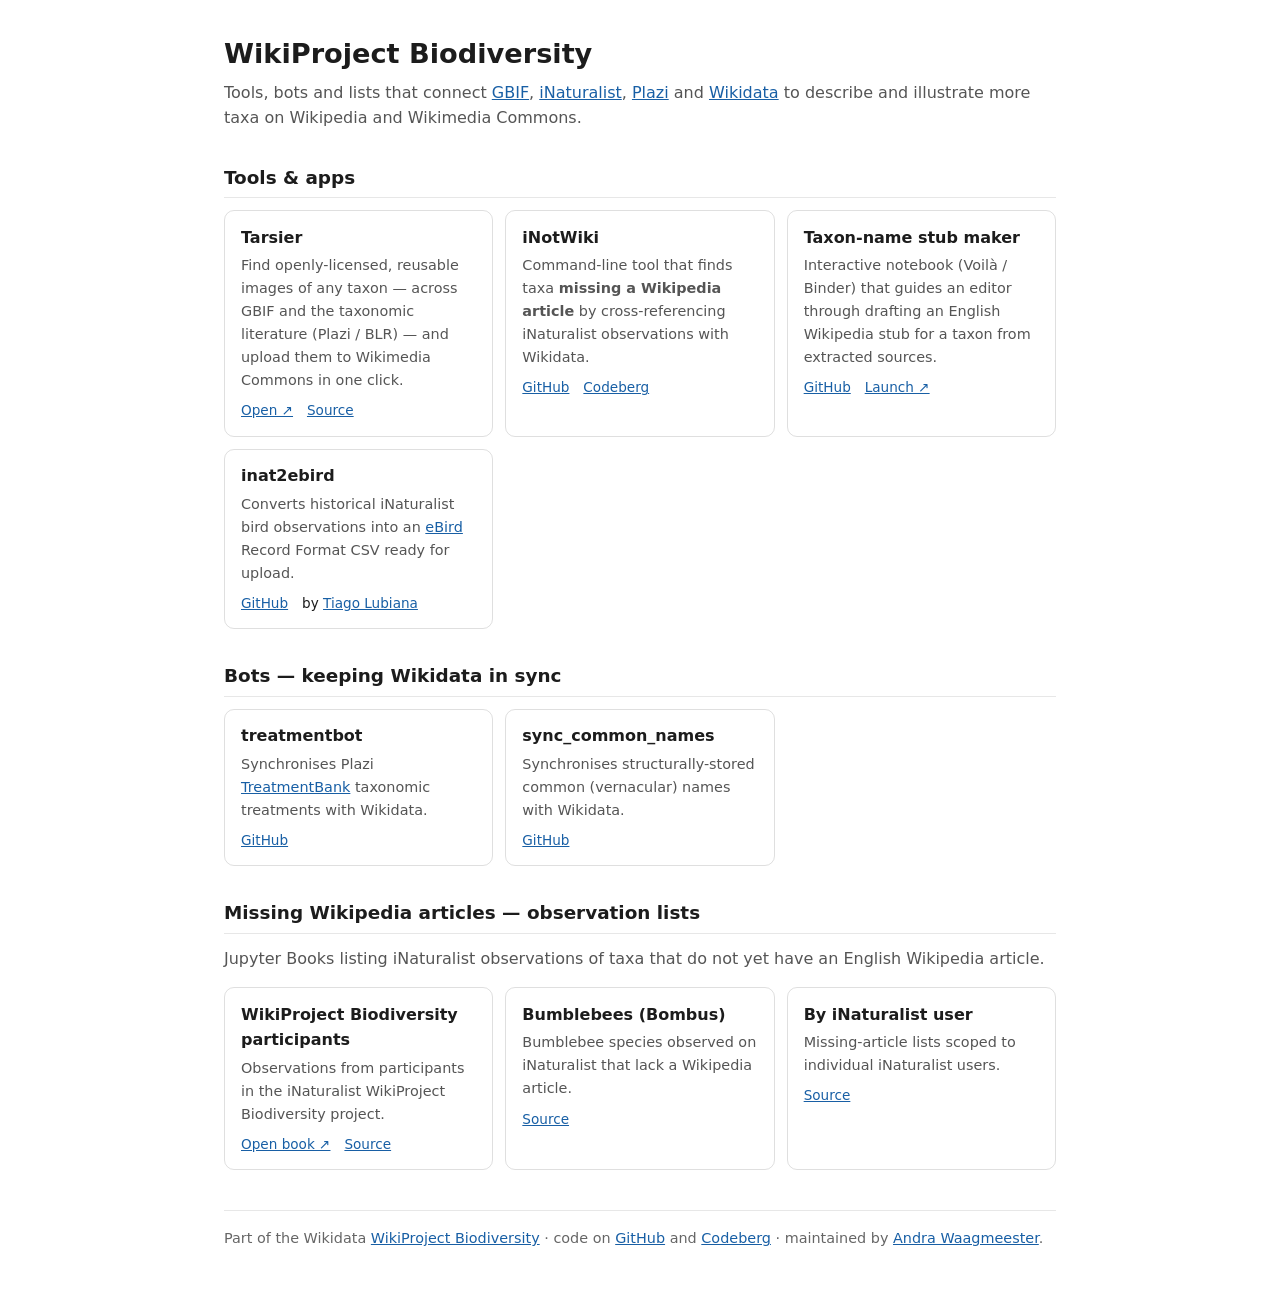
==== index.html @ 11dd8f67 "Use the contributions index as the site landing page gh-pages is the served branch (built Jupyter Bo" ====
<!DOCTYPE html>
<html lang="en">
<head>
  <meta charset="utf-8">
  <meta name="viewport" content="width=device-width, initial-scale=1">
  <meta name="description" content="Tools, bots and lists built for the Wikidata WikiProject Biodiversity — connecting GBIF, iNaturalist, Plazi and Wikidata to describe and illustrate more taxa on Wikipedia and Wikimedia Commons.">
  <title>WikiProject Biodiversity — tools &amp; contributions</title>
  <style>
    :root { color-scheme: light dark; }
    body { font-family: system-ui, -apple-system, "Segoe UI", Roboto, sans-serif; line-height: 1.6;
           max-width: 52rem; margin: 0 auto; padding: 2rem 1.25rem 4rem; color: #1c1c1c; }
    @media (prefers-color-scheme: dark) { body { background: #161616; color: #e6e6e6; } a { color: #6db3f2; } }
    h1 { font-size: 1.7rem; margin: 0 0 0.25rem; }
    h2 { font-size: 1.15rem; margin: 2rem 0 0.75rem; padding-bottom: 0.3rem; border-bottom: 1px solid #8883; }
    p.lead { color: #555; margin-top: 0; }
    @media (prefers-color-scheme: dark) { p.lead { color: #aaa; } }
    a { color: #185fa5; }
    ul.cards { list-style: none; padding: 0; margin: 0; display: grid; gap: 0.75rem;
               grid-template-columns: repeat(auto-fill, minmax(15rem, 1fr)); }
    li.card { border: 1px solid #8884; border-radius: 10px; padding: 0.85rem 1rem; }
    li.card h3 { margin: 0 0 0.25rem; font-size: 1rem; }
    li.card p { margin: 0 0 0.5rem; font-size: 0.9rem; color: #555; }
    @media (prefers-color-scheme: dark) { li.card p { color: #aaa; } }
    li.card .links { font-size: 0.85rem; }
    li.card .links a { margin-right: 0.6rem; white-space: nowrap; }
    footer { margin-top: 2.5rem; padding-top: 1rem; border-top: 1px solid #8883; font-size: 0.9rem; color: #666; }
  </style>
</head>
<body>
  <h1>WikiProject Biodiversity</h1>
  <p class="lead">Tools, bots and lists that connect
    <a href="https://gbif.org">GBIF</a>, <a href="https://www.inaturalist.org/projects/wikiproject-biodiversity">iNaturalist</a>,
    <a href="https://plazi.org">Plazi</a> and <a href="https://www.wikidata.org/wiki/Wikidata:WikiProject_Biodiversity">Wikidata</a>
    to describe and illustrate more taxa on Wikipedia and Wikimedia Commons.</p>

  <h2>Tools &amp; apps</h2>
  <ul class="cards">
    <li class="card">
      <h3>Tarsier</h3>
      <p>Find openly-licensed, reusable images of any taxon — across GBIF and the taxonomic literature (Plazi / BLR) — and upload them to Wikimedia Commons in one click.</p>
      <div class="links">
        <a href="https://andrawaag.github.io/tarsier/">Open ↗</a>
        <a href="https://github.com/andrawaag/andrawaag.github.io/tree/main/tarsier">Source</a>
      </div>
    </li>
    <li class="card">
      <h3>iNotWiki</h3>
      <p>Command-line tool that finds taxa <strong>missing a Wikipedia article</strong> by cross-referencing iNaturalist observations with Wikidata.</p>
      <div class="links">
        <a href="https://github.com/wikiproject-biodiversity/iNotListed">GitHub</a>
        <a href="https://codeberg.org/wikiproject-biodiversity/iNotListed">Codeberg</a>
      </div>
    </li>
    <li class="card">
      <h3>Taxon-name stub maker</h3>
      <p>Interactive notebook (Voilà / Binder) that guides an editor through drafting an English Wikipedia stub for a taxon from extracted sources.</p>
      <div class="links">
        <a href="https://github.com/wikiproject-biodiversity/taxonname-wpstubmaker">GitHub</a>
        <a href="https://mybinder.org/v2/gh/wikiproject-biodiversity/taxonname-wpstubmaker/HEAD?urlpath=%2Fvoila%2Frender%2Fstub_maker%2520(1).ipynb">Launch ↗</a>
      </div>
    </li>
    <li class="card">
      <h3>inat2ebird</h3>
      <p>Converts historical iNaturalist bird observations into an <a href="https://ebird.org">eBird</a> Record Format CSV ready for upload.</p>
      <div class="links">
        <a href="https://github.com/lubianat/inat2ebird">GitHub</a>
        <span>by <a href="https://github.com/lubianat">Tiago Lubiana</a></span>
      </div>
    </li>
  </ul>

  <h2>Bots — keeping Wikidata in sync</h2>
  <ul class="cards">
    <li class="card">
      <h3>treatmentbot</h3>
      <p>Synchronises Plazi <a href="https://treatment.plazi.org">TreatmentBank</a> taxonomic treatments with Wikidata.</p>
      <div class="links"><a href="https://github.com/wikiproject-biodiversity/treatmentbot">GitHub</a></div>
    </li>
    <li class="card">
      <h3>sync_common_names</h3>
      <p>Synchronises structurally-stored common (vernacular) names with Wikidata.</p>
      <div class="links"><a href="https://github.com/wikiproject-biodiversity/sync_common_names">GitHub</a></div>
    </li>
  </ul>

  <h2>Missing Wikipedia articles — observation lists</h2>
  <p class="lead">Jupyter Books listing iNaturalist observations of taxa that do not yet have an English Wikipedia article.</p>
  <ul class="cards">
    <li class="card">
      <h3>WikiProject Biodiversity participants</h3>
      <p>Observations from participants in the iNaturalist WikiProject Biodiversity project.</p>
      <div class="links">
        <a href="intro.html">Open book ↗</a>
        <a href="https://github.com/wikiproject-biodiversity/wikiproject-biodiversity.github.io/tree/master/iNaturalistWikiprojectBiodivBook">Source</a>
      </div>
    </li>
    <li class="card">
      <h3>Bumblebees (Bombus)</h3>
      <p>Bumblebee species observed on iNaturalist that lack a Wikipedia article.</p>
      <div class="links"><a href="https://github.com/wikiproject-biodiversity/wikiproject-biodiversity.github.io/tree/master/BombusBook">Source</a></div>
    </li>
    <li class="card">
      <h3>By iNaturalist user</h3>
      <p>Missing-article lists scoped to individual iNaturalist users.</p>
      <div class="links"><a href="https://github.com/wikiproject-biodiversity/wikiproject-biodiversity.github.io/tree/master/iNaturalistUserBook">Source</a></div>
    </li>
  </ul>

  <footer>
    Part of the Wikidata <a href="https://www.wikidata.org/wiki/Wikidata:WikiProject_Biodiversity">WikiProject Biodiversity</a> ·
    code on <a href="https://github.com/wikiproject-biodiversity">GitHub</a> and <a href="https://codeberg.org/wikiproject-biodiversity">Codeberg</a> ·
    maintained by <a href="https://www.wikidata.org/wiki/User:Andrawaag">Andra Waagmeester</a>.
  </footer>
</body>
</html>
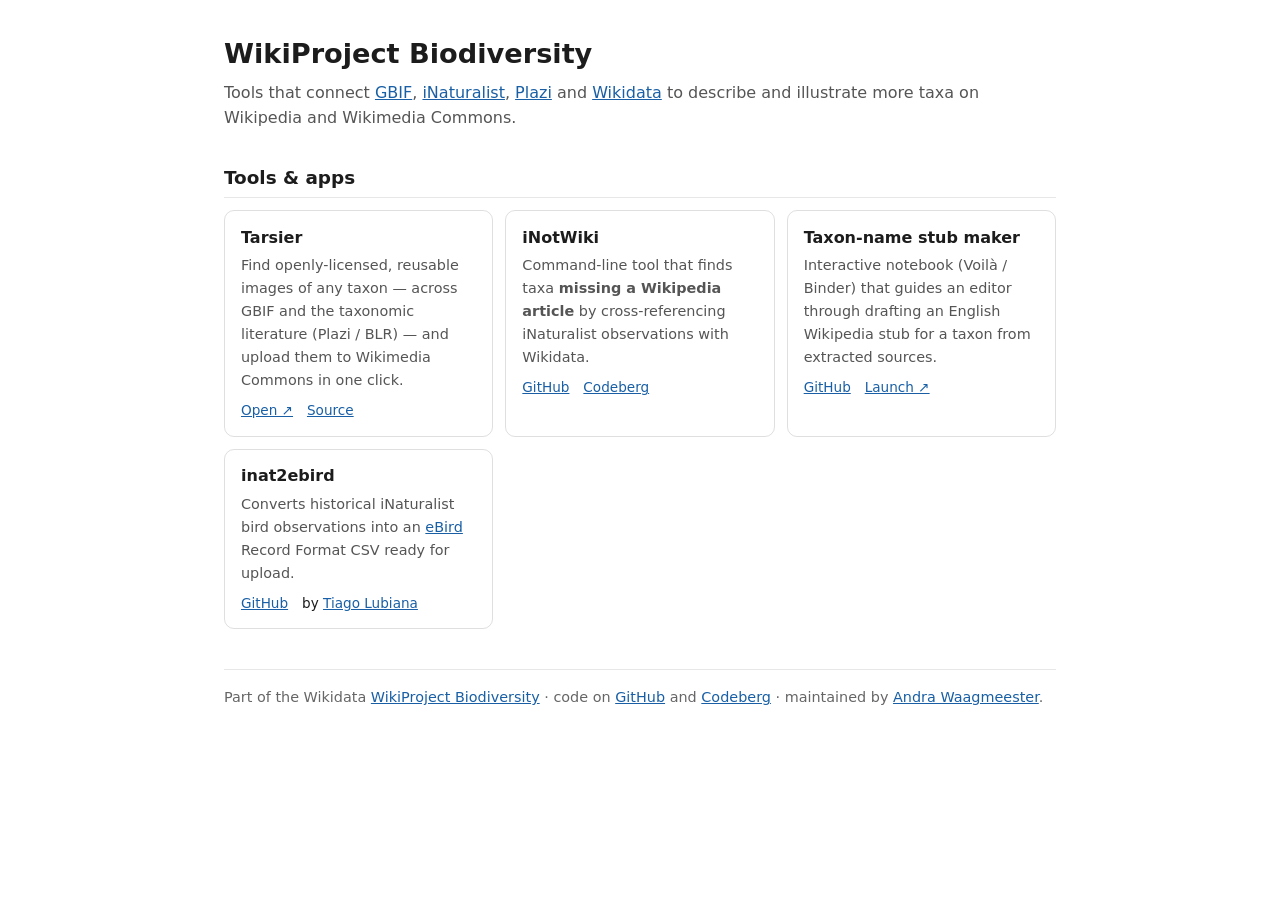
==== commit 2ba58ac5: "Index: keep only Tools & apps; drop bots and missing-articles sections Co-Authored-By: Claude Opus 4" ====
--- a/index.html
+++ b/index.html
@@ -28,7 +28,7 @@
 </head>
 <body>
   <h1>WikiProject Biodiversity</h1>
-  <p class="lead">Tools, bots and lists that connect
+  <p class="lead">Tools that connect
     <a href="https://gbif.org">GBIF</a>, <a href="https://www.inaturalist.org/projects/wikiproject-biodiversity">iNaturalist</a>,
     <a href="https://plazi.org">Plazi</a> and <a href="https://www.wikidata.org/wiki/Wikidata:WikiProject_Biodiversity">Wikidata</a>
     to describe and illustrate more taxa on Wikipedia and Wikimedia Commons.</p>
@@ -69,43 +69,6 @@
     </li>
   </ul>
 
-  <h2>Bots — keeping Wikidata in sync</h2>
-  <ul class="cards">
-    <li class="card">
-      <h3>treatmentbot</h3>
-      <p>Synchronises Plazi <a href="https://treatment.plazi.org">TreatmentBank</a> taxonomic treatments with Wikidata.</p>
-      <div class="links"><a href="https://github.com/wikiproject-biodiversity/treatmentbot">GitHub</a></div>
-    </li>
-    <li class="card">
-      <h3>sync_common_names</h3>
-      <p>Synchronises structurally-stored common (vernacular) names with Wikidata.</p>
-      <div class="links"><a href="https://github.com/wikiproject-biodiversity/sync_common_names">GitHub</a></div>
-    </li>
-  </ul>
-
-  <h2>Missing Wikipedia articles — observation lists</h2>
-  <p class="lead">Jupyter Books listing iNaturalist observations of taxa that do not yet have an English Wikipedia article.</p>
-  <ul class="cards">
-    <li class="card">
-      <h3>WikiProject Biodiversity participants</h3>
-      <p>Observations from participants in the iNaturalist WikiProject Biodiversity project.</p>
-      <div class="links">
-        <a href="intro.html">Open book ↗</a>
-        <a href="https://github.com/wikiproject-biodiversity/wikiproject-biodiversity.github.io/tree/master/iNaturalistWikiprojectBiodivBook">Source</a>
-      </div>
-    </li>
-    <li class="card">
-      <h3>Bumblebees (Bombus)</h3>
-      <p>Bumblebee species observed on iNaturalist that lack a Wikipedia article.</p>
-      <div class="links"><a href="https://github.com/wikiproject-biodiversity/wikiproject-biodiversity.github.io/tree/master/BombusBook">Source</a></div>
-    </li>
-    <li class="card">
-      <h3>By iNaturalist user</h3>
-      <p>Missing-article lists scoped to individual iNaturalist users.</p>
-      <div class="links"><a href="https://github.com/wikiproject-biodiversity/wikiproject-biodiversity.github.io/tree/master/iNaturalistUserBook">Source</a></div>
-    </li>
-  </ul>
-
   <footer>
     Part of the Wikidata <a href="https://www.wikidata.org/wiki/Wikidata:WikiProject_Biodiversity">WikiProject Biodiversity</a> ·
     code on <a href="https://github.com/wikiproject-biodiversity">GitHub</a> and <a href="https://codeberg.org/wikiproject-biodiversity">Codeberg</a> ·
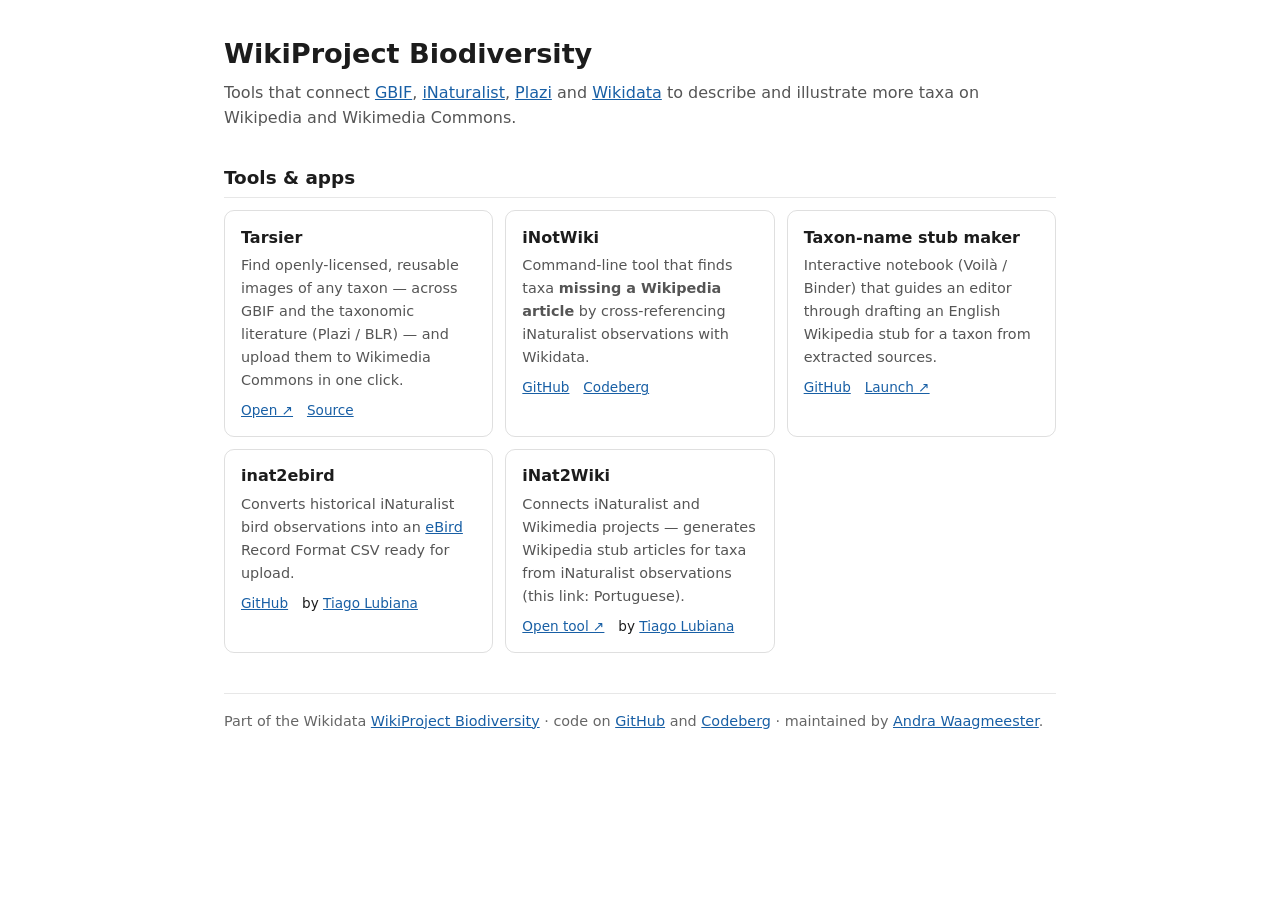
==== commit 49605f29: "Add iNat2Wiki (by Tiago Lubiana) to the tools index Co-Authored-By: Claude Opus 4.8 <noreply@anthrop" ====
--- a/index.html
+++ b/index.html
@@ -67,6 +67,14 @@
         <span>by <a href="https://github.com/lubianat">Tiago Lubiana</a></span>
       </div>
     </li>
+    <li class="card">
+      <h3>iNat2Wiki</h3>
+      <p>Connects iNaturalist and Wikimedia projects — generates Wikipedia stub articles for taxa from iNaturalist observations (this link: Portuguese).</p>
+      <div class="links">
+        <a href="https://inat2wiki.toolforge.org/wikistub/pt">Open tool ↗</a>
+        <span>by <a href="https://github.com/lubianat">Tiago Lubiana</a></span>
+      </div>
+    </li>
   </ul>
 
   <footer>
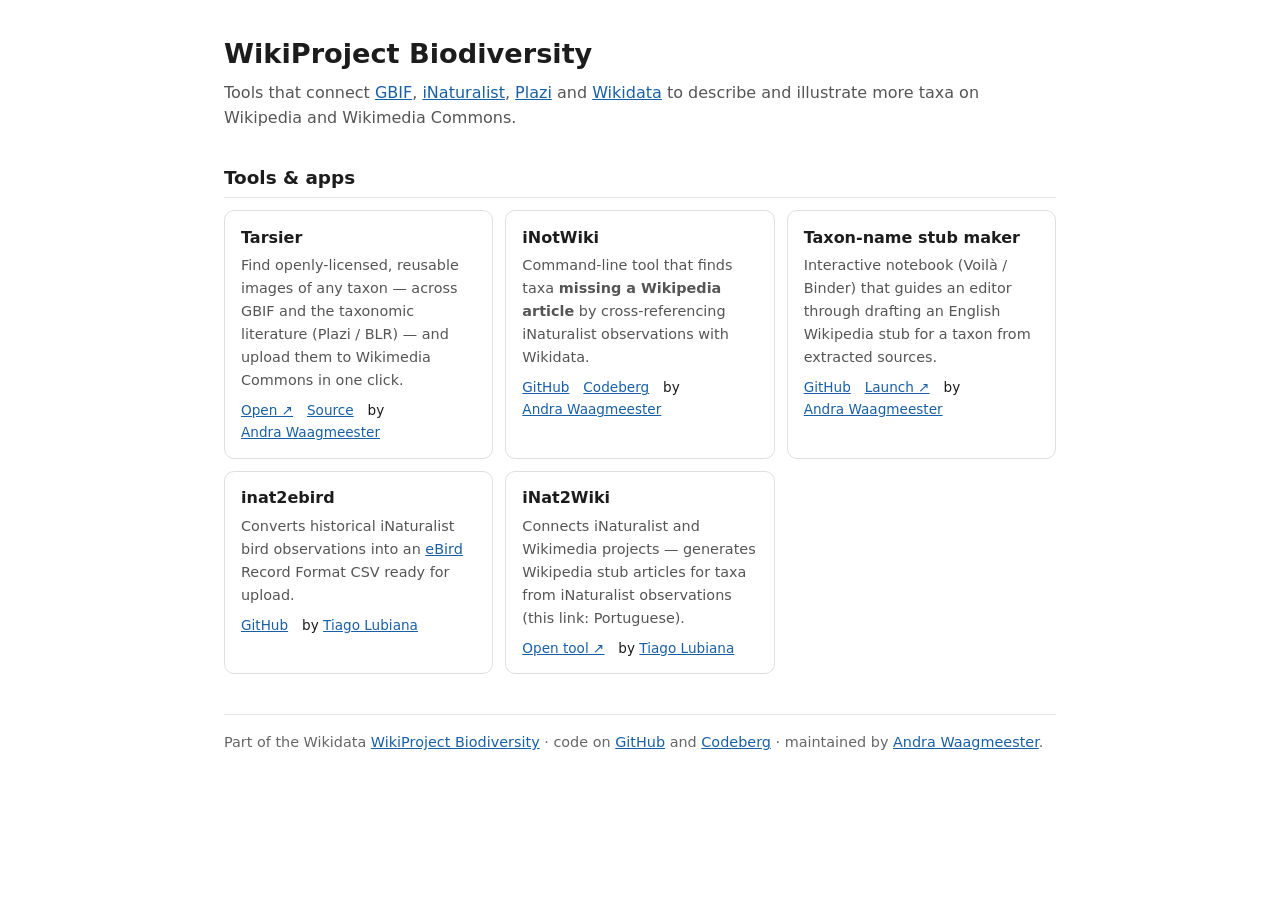
==== commit cb68dfcd: "Credit Tarsier, iNotWiki and the stub maker to Andra Waagmeester Co-Authored-By: Claude Opus 4.8 <no" ====
--- a/index.html
+++ b/index.html
@@ -41,6 +41,7 @@
       <div class="links">
         <a href="https://andrawaag.github.io/tarsier/">Open ↗</a>
         <a href="https://github.com/andrawaag/andrawaag.github.io/tree/main/tarsier">Source</a>
+        <span>by <a href="https://github.com/andrawaag">Andra Waagmeester</a></span>
       </div>
     </li>
     <li class="card">
@@ -49,6 +50,7 @@
       <div class="links">
         <a href="https://github.com/wikiproject-biodiversity/iNotListed">GitHub</a>
         <a href="https://codeberg.org/wikiproject-biodiversity/iNotListed">Codeberg</a>
+        <span>by <a href="https://github.com/andrawaag">Andra Waagmeester</a></span>
       </div>
     </li>
     <li class="card">
@@ -57,6 +59,7 @@
       <div class="links">
         <a href="https://github.com/wikiproject-biodiversity/taxonname-wpstubmaker">GitHub</a>
         <a href="https://mybinder.org/v2/gh/wikiproject-biodiversity/taxonname-wpstubmaker/HEAD?urlpath=%2Fvoila%2Frender%2Fstub_maker%2520(1).ipynb">Launch ↗</a>
+        <span>by <a href="https://github.com/andrawaag">Andra Waagmeester</a></span>
       </div>
     </li>
     <li class="card">
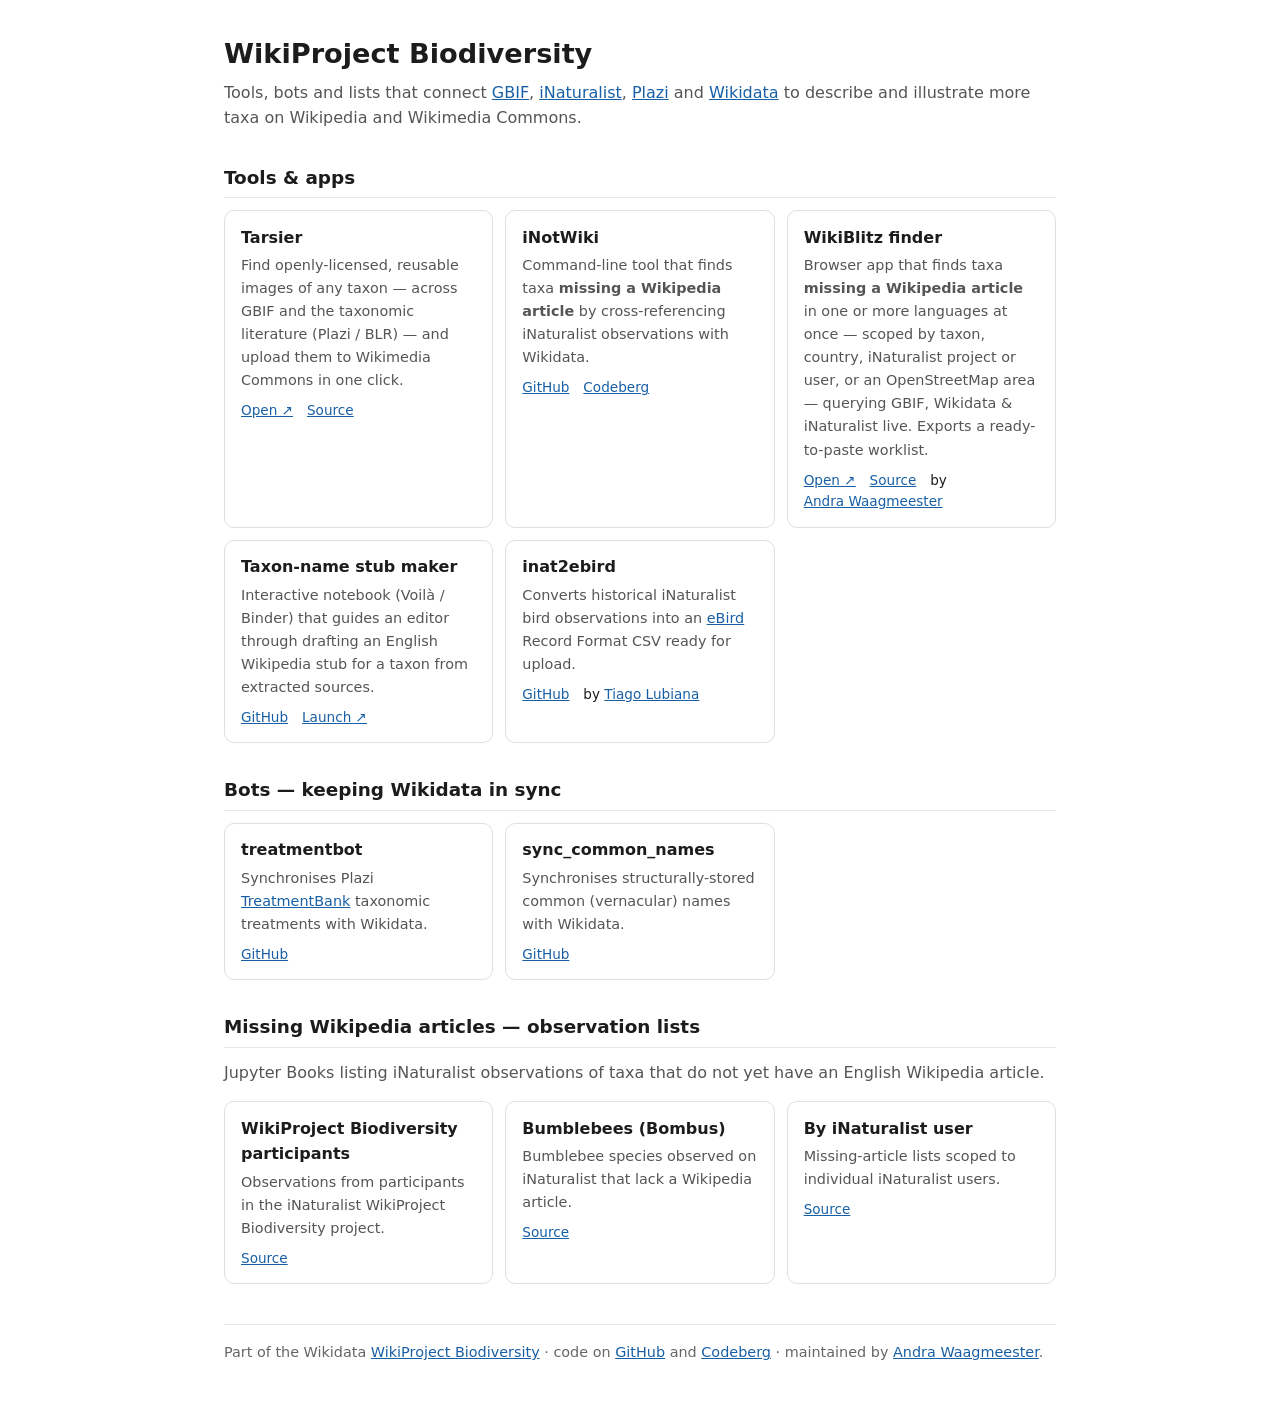
==== commit ae1e1e83: "List WikiBlitz finder on the landing page" ====
--- a/index.html
+++ b/index.html
@@ -28,7 +28,7 @@
 </head>
 <body>
   <h1>WikiProject Biodiversity</h1>
-  <p class="lead">Tools that connect
+  <p class="lead">Tools, bots and lists that connect
     <a href="https://gbif.org">GBIF</a>, <a href="https://www.inaturalist.org/projects/wikiproject-biodiversity">iNaturalist</a>,
     <a href="https://plazi.org">Plazi</a> and <a href="https://www.wikidata.org/wiki/Wikidata:WikiProject_Biodiversity">Wikidata</a>
     to describe and illustrate more taxa on Wikipedia and Wikimedia Commons.</p>
@@ -41,7 +41,6 @@
       <div class="links">
         <a href="https://andrawaag.github.io/tarsier/">Open ↗</a>
         <a href="https://github.com/andrawaag/andrawaag.github.io/tree/main/tarsier">Source</a>
-        <span>by <a href="https://github.com/andrawaag">Andra Waagmeester</a></span>
       </div>
     </li>
     <li class="card">
@@ -50,6 +49,14 @@
       <div class="links">
         <a href="https://github.com/wikiproject-biodiversity/iNotListed">GitHub</a>
         <a href="https://codeberg.org/wikiproject-biodiversity/iNotListed">Codeberg</a>
+      </div>
+    </li>
+    <li class="card">
+      <h3>WikiBlitz finder</h3>
+      <p>Browser app that finds taxa <strong>missing a Wikipedia article</strong> in one or more languages at once — scoped by taxon, country, iNaturalist project or user, or an OpenStreetMap area — querying GBIF, Wikidata &amp; iNaturalist live. Exports a ready-to-paste worklist.</p>
+      <div class="links">
+        <a href="https://wikiproject-biodiversity.github.io/wikiblitz/">Open ↗</a>
+        <a href="https://github.com/wikiproject-biodiversity/wikiproject-biodiversity.github.io/tree/master/wikiblitz">Source</a>
         <span>by <a href="https://github.com/andrawaag">Andra Waagmeester</a></span>
       </div>
     </li>
@@ -59,7 +66,6 @@
       <div class="links">
         <a href="https://github.com/wikiproject-biodiversity/taxonname-wpstubmaker">GitHub</a>
         <a href="https://mybinder.org/v2/gh/wikiproject-biodiversity/taxonname-wpstubmaker/HEAD?urlpath=%2Fvoila%2Frender%2Fstub_maker%2520(1).ipynb">Launch ↗</a>
-        <span>by <a href="https://github.com/andrawaag">Andra Waagmeester</a></span>
       </div>
     </li>
     <li class="card">
@@ -70,13 +76,39 @@
         <span>by <a href="https://github.com/lubianat">Tiago Lubiana</a></span>
       </div>
     </li>
+  </ul>
+
+  <h2>Bots — keeping Wikidata in sync</h2>
+  <ul class="cards">
     <li class="card">
-      <h3>iNat2Wiki</h3>
-      <p>Connects iNaturalist and Wikimedia projects — generates Wikipedia stub articles for taxa from iNaturalist observations (this link: Portuguese).</p>
-      <div class="links">
-        <a href="https://inat2wiki.toolforge.org/wikistub/pt">Open tool ↗</a>
-        <span>by <a href="https://github.com/lubianat">Tiago Lubiana</a></span>
-      </div>
+      <h3>treatmentbot</h3>
+      <p>Synchronises Plazi <a href="https://treatment.plazi.org">TreatmentBank</a> taxonomic treatments with Wikidata.</p>
+      <div class="links"><a href="https://github.com/wikiproject-biodiversity/treatmentbot">GitHub</a></div>
+    </li>
+    <li class="card">
+      <h3>sync_common_names</h3>
+      <p>Synchronises structurally-stored common (vernacular) names with Wikidata.</p>
+      <div class="links"><a href="https://github.com/wikiproject-biodiversity/sync_common_names">GitHub</a></div>
+    </li>
+  </ul>
+
+  <h2>Missing Wikipedia articles — observation lists</h2>
+  <p class="lead">Jupyter Books listing iNaturalist observations of taxa that do not yet have an English Wikipedia article.</p>
+  <ul class="cards">
+    <li class="card">
+      <h3>WikiProject Biodiversity participants</h3>
+      <p>Observations from participants in the iNaturalist WikiProject Biodiversity project.</p>
+      <div class="links"><a href="https://github.com/wikiproject-biodiversity/wikiproject-biodiversity.github.io/tree/master/iNaturalistWikiprojectBiodivBook">Source</a></div>
+    </li>
+    <li class="card">
+      <h3>Bumblebees (Bombus)</h3>
+      <p>Bumblebee species observed on iNaturalist that lack a Wikipedia article.</p>
+      <div class="links"><a href="https://github.com/wikiproject-biodiversity/wikiproject-biodiversity.github.io/tree/master/BombusBook">Source</a></div>
+    </li>
+    <li class="card">
+      <h3>By iNaturalist user</h3>
+      <p>Missing-article lists scoped to individual iNaturalist users.</p>
+      <div class="links"><a href="https://github.com/wikiproject-biodiversity/wikiproject-biodiversity.github.io/tree/master/iNaturalistUserBook">Source</a></div>
     </li>
   </ul>
 
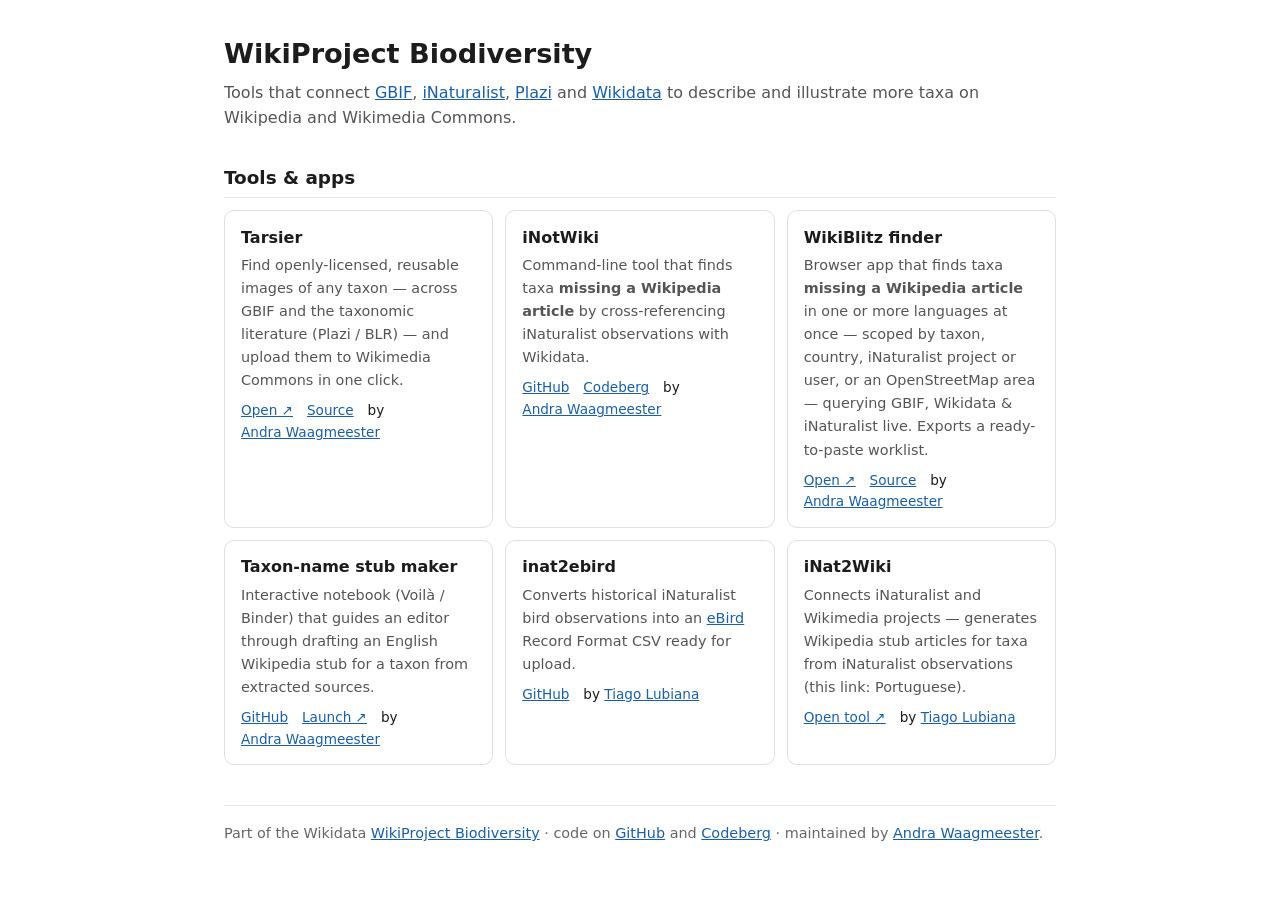
==== commit b86f4fc5: "List WikiBlitz finder on the landing page" ====
--- a/index.html
+++ b/index.html
@@ -28,7 +28,7 @@
 </head>
 <body>
   <h1>WikiProject Biodiversity</h1>
-  <p class="lead">Tools, bots and lists that connect
+  <p class="lead">Tools that connect
     <a href="https://gbif.org">GBIF</a>, <a href="https://www.inaturalist.org/projects/wikiproject-biodiversity">iNaturalist</a>,
     <a href="https://plazi.org">Plazi</a> and <a href="https://www.wikidata.org/wiki/Wikidata:WikiProject_Biodiversity">Wikidata</a>
     to describe and illustrate more taxa on Wikipedia and Wikimedia Commons.</p>
@@ -41,6 +41,7 @@
       <div class="links">
         <a href="https://andrawaag.github.io/tarsier/">Open ↗</a>
         <a href="https://github.com/andrawaag/andrawaag.github.io/tree/main/tarsier">Source</a>
+        <span>by <a href="https://github.com/andrawaag">Andra Waagmeester</a></span>
       </div>
     </li>
     <li class="card">
@@ -49,6 +50,7 @@
       <div class="links">
         <a href="https://github.com/wikiproject-biodiversity/iNotListed">GitHub</a>
         <a href="https://codeberg.org/wikiproject-biodiversity/iNotListed">Codeberg</a>
+        <span>by <a href="https://github.com/andrawaag">Andra Waagmeester</a></span>
       </div>
     </li>
     <li class="card">
@@ -66,6 +68,7 @@
       <div class="links">
         <a href="https://github.com/wikiproject-biodiversity/taxonname-wpstubmaker">GitHub</a>
         <a href="https://mybinder.org/v2/gh/wikiproject-biodiversity/taxonname-wpstubmaker/HEAD?urlpath=%2Fvoila%2Frender%2Fstub_maker%2520(1).ipynb">Launch ↗</a>
+        <span>by <a href="https://github.com/andrawaag">Andra Waagmeester</a></span>
       </div>
     </li>
     <li class="card">
@@ -76,39 +79,13 @@
         <span>by <a href="https://github.com/lubianat">Tiago Lubiana</a></span>
       </div>
     </li>
-  </ul>
-
-  <h2>Bots — keeping Wikidata in sync</h2>
-  <ul class="cards">
     <li class="card">
-      <h3>treatmentbot</h3>
-      <p>Synchronises Plazi <a href="https://treatment.plazi.org">TreatmentBank</a> taxonomic treatments with Wikidata.</p>
-      <div class="links"><a href="https://github.com/wikiproject-biodiversity/treatmentbot">GitHub</a></div>
-    </li>
-    <li class="card">
-      <h3>sync_common_names</h3>
-      <p>Synchronises structurally-stored common (vernacular) names with Wikidata.</p>
-      <div class="links"><a href="https://github.com/wikiproject-biodiversity/sync_common_names">GitHub</a></div>
-    </li>
-  </ul>
-
-  <h2>Missing Wikipedia articles — observation lists</h2>
-  <p class="lead">Jupyter Books listing iNaturalist observations of taxa that do not yet have an English Wikipedia article.</p>
-  <ul class="cards">
-    <li class="card">
-      <h3>WikiProject Biodiversity participants</h3>
-      <p>Observations from participants in the iNaturalist WikiProject Biodiversity project.</p>
-      <div class="links"><a href="https://github.com/wikiproject-biodiversity/wikiproject-biodiversity.github.io/tree/master/iNaturalistWikiprojectBiodivBook">Source</a></div>
-    </li>
-    <li class="card">
-      <h3>Bumblebees (Bombus)</h3>
-      <p>Bumblebee species observed on iNaturalist that lack a Wikipedia article.</p>
-      <div class="links"><a href="https://github.com/wikiproject-biodiversity/wikiproject-biodiversity.github.io/tree/master/BombusBook">Source</a></div>
-    </li>
-    <li class="card">
-      <h3>By iNaturalist user</h3>
-      <p>Missing-article lists scoped to individual iNaturalist users.</p>
-      <div class="links"><a href="https://github.com/wikiproject-biodiversity/wikiproject-biodiversity.github.io/tree/master/iNaturalistUserBook">Source</a></div>
+      <h3>iNat2Wiki</h3>
+      <p>Connects iNaturalist and Wikimedia projects — generates Wikipedia stub articles for taxa from iNaturalist observations (this link: Portuguese).</p>
+      <div class="links">
+        <a href="https://inat2wiki.toolforge.org/wikistub/pt">Open tool ↗</a>
+        <span>by <a href="https://github.com/lubianat">Tiago Lubiana</a></span>
+      </div>
     </li>
   </ul>
 
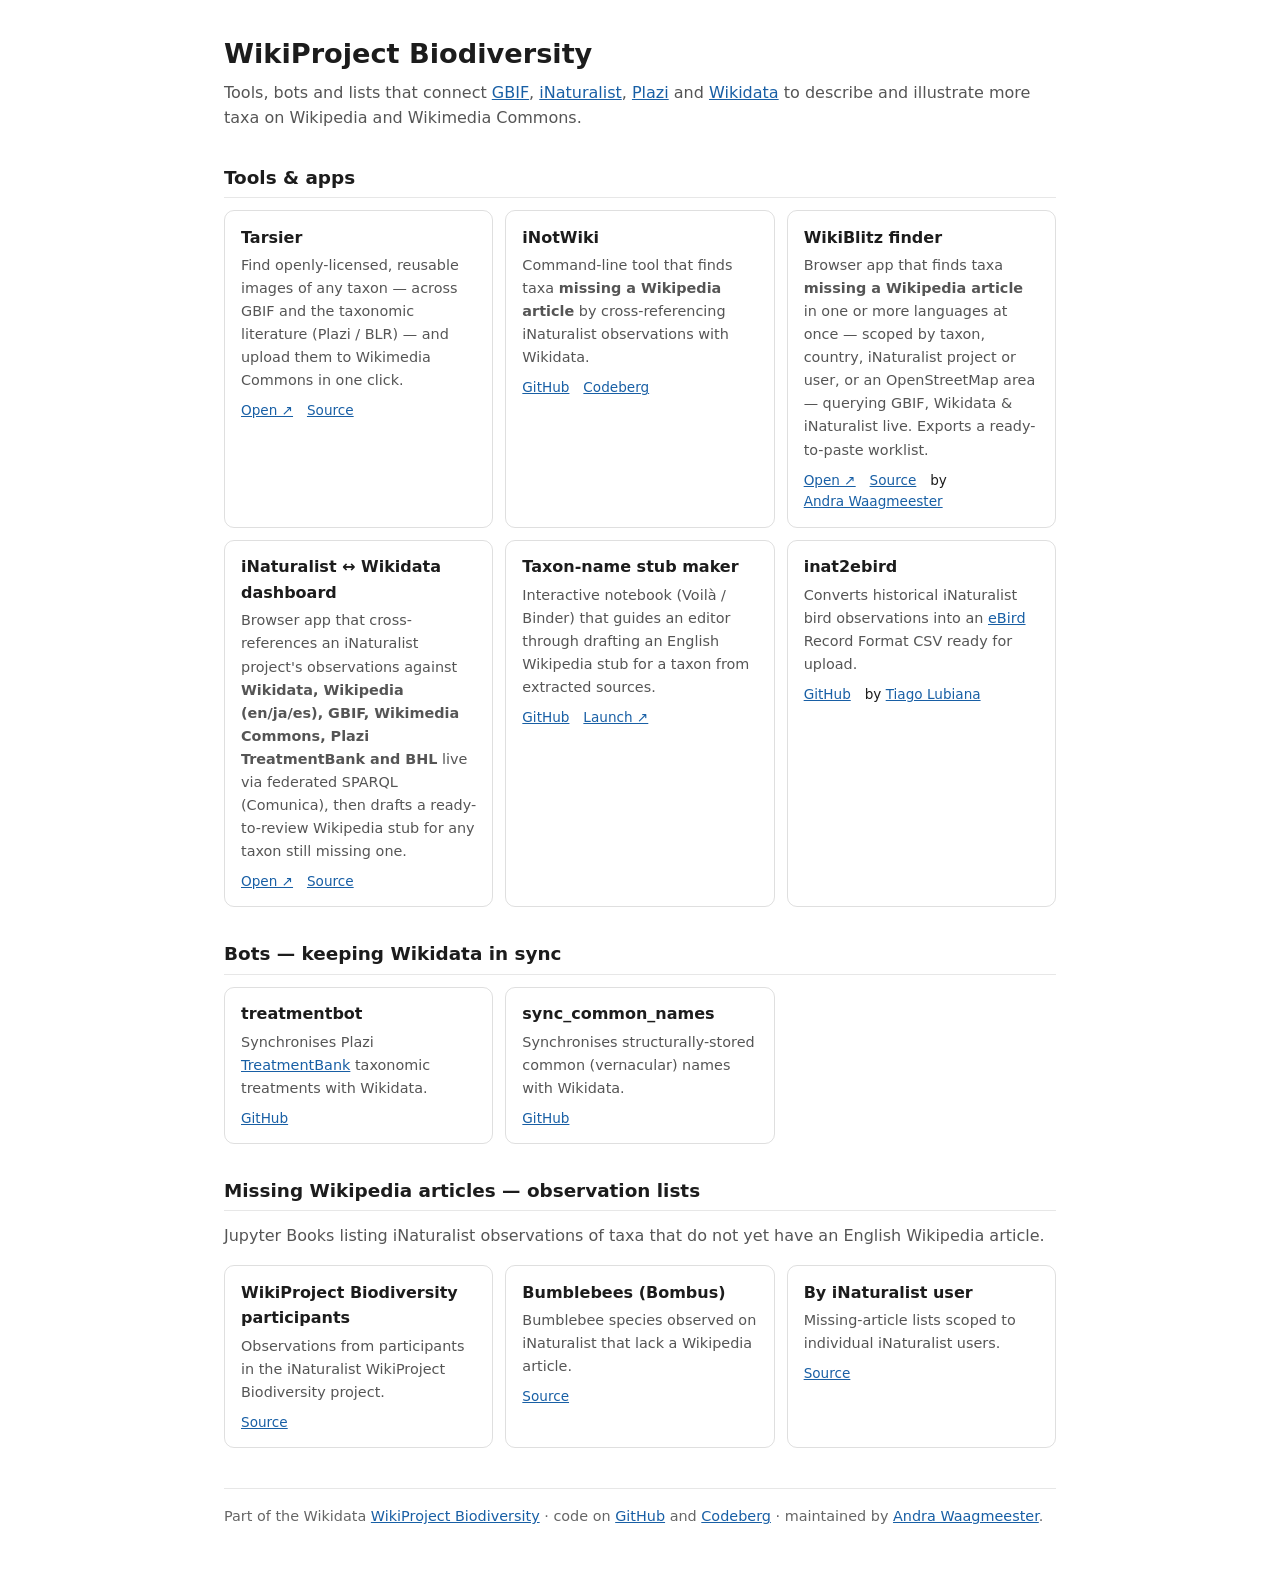
==== commit 1342c22e: "List iNaturalist x Wikidata dashboard on the homepage" ====
--- a/index.html
+++ b/index.html
@@ -28,7 +28,7 @@
 </head>
 <body>
   <h1>WikiProject Biodiversity</h1>
-  <p class="lead">Tools that connect
+  <p class="lead">Tools, bots and lists that connect
     <a href="https://gbif.org">GBIF</a>, <a href="https://www.inaturalist.org/projects/wikiproject-biodiversity">iNaturalist</a>,
     <a href="https://plazi.org">Plazi</a> and <a href="https://www.wikidata.org/wiki/Wikidata:WikiProject_Biodiversity">Wikidata</a>
     to describe and illustrate more taxa on Wikipedia and Wikimedia Commons.</p>
@@ -41,7 +41,6 @@
       <div class="links">
         <a href="https://andrawaag.github.io/tarsier/">Open ↗</a>
         <a href="https://github.com/andrawaag/andrawaag.github.io/tree/main/tarsier">Source</a>
-        <span>by <a href="https://github.com/andrawaag">Andra Waagmeester</a></span>
       </div>
     </li>
     <li class="card">
@@ -50,7 +49,6 @@
       <div class="links">
         <a href="https://github.com/wikiproject-biodiversity/iNotListed">GitHub</a>
         <a href="https://codeberg.org/wikiproject-biodiversity/iNotListed">Codeberg</a>
-        <span>by <a href="https://github.com/andrawaag">Andra Waagmeester</a></span>
       </div>
     </li>
     <li class="card">
@@ -63,12 +61,19 @@
       </div>
     </li>
     <li class="card">
+      <h3>iNaturalist ↔ Wikidata dashboard</h3>
+      <p>Browser app that cross-references an iNaturalist project's observations against <strong>Wikidata, Wikipedia (en/ja/es), GBIF, Wikimedia Commons, Plazi TreatmentBank and BHL</strong> live via federated SPARQL (Comunica), then drafts a ready-to-review Wikipedia stub for any taxon still missing one.</p>
+      <div class="links">
+        <a href="https://wikiproject-biodiversity.github.io/inat-wikidata-dashboard/">Open ↗</a>
+        <a href="https://github.com/wikiproject-biodiversity/wikiproject-biodiversity.github.io/tree/master/inat-wikidata-dashboard">Source</a>
+      </div>
+    </li>
+    <li class="card">
       <h3>Taxon-name stub maker</h3>
       <p>Interactive notebook (Voilà / Binder) that guides an editor through drafting an English Wikipedia stub for a taxon from extracted sources.</p>
       <div class="links">
         <a href="https://github.com/wikiproject-biodiversity/taxonname-wpstubmaker">GitHub</a>
         <a href="https://mybinder.org/v2/gh/wikiproject-biodiversity/taxonname-wpstubmaker/HEAD?urlpath=%2Fvoila%2Frender%2Fstub_maker%2520(1).ipynb">Launch ↗</a>
-        <span>by <a href="https://github.com/andrawaag">Andra Waagmeester</a></span>
       </div>
     </li>
     <li class="card">
@@ -79,13 +84,39 @@
         <span>by <a href="https://github.com/lubianat">Tiago Lubiana</a></span>
       </div>
     </li>
+  </ul>
+
+  <h2>Bots — keeping Wikidata in sync</h2>
+  <ul class="cards">
     <li class="card">
-      <h3>iNat2Wiki</h3>
-      <p>Connects iNaturalist and Wikimedia projects — generates Wikipedia stub articles for taxa from iNaturalist observations (this link: Portuguese).</p>
-      <div class="links">
-        <a href="https://inat2wiki.toolforge.org/wikistub/pt">Open tool ↗</a>
-        <span>by <a href="https://github.com/lubianat">Tiago Lubiana</a></span>
-      </div>
+      <h3>treatmentbot</h3>
+      <p>Synchronises Plazi <a href="https://treatment.plazi.org">TreatmentBank</a> taxonomic treatments with Wikidata.</p>
+      <div class="links"><a href="https://github.com/wikiproject-biodiversity/treatmentbot">GitHub</a></div>
+    </li>
+    <li class="card">
+      <h3>sync_common_names</h3>
+      <p>Synchronises structurally-stored common (vernacular) names with Wikidata.</p>
+      <div class="links"><a href="https://github.com/wikiproject-biodiversity/sync_common_names">GitHub</a></div>
+    </li>
+  </ul>
+
+  <h2>Missing Wikipedia articles — observation lists</h2>
+  <p class="lead">Jupyter Books listing iNaturalist observations of taxa that do not yet have an English Wikipedia article.</p>
+  <ul class="cards">
+    <li class="card">
+      <h3>WikiProject Biodiversity participants</h3>
+      <p>Observations from participants in the iNaturalist WikiProject Biodiversity project.</p>
+      <div class="links"><a href="https://github.com/wikiproject-biodiversity/wikiproject-biodiversity.github.io/tree/master/iNaturalistWikiprojectBiodivBook">Source</a></div>
+    </li>
+    <li class="card">
+      <h3>Bumblebees (Bombus)</h3>
+      <p>Bumblebee species observed on iNaturalist that lack a Wikipedia article.</p>
+      <div class="links"><a href="https://github.com/wikiproject-biodiversity/wikiproject-biodiversity.github.io/tree/master/BombusBook">Source</a></div>
+    </li>
+    <li class="card">
+      <h3>By iNaturalist user</h3>
+      <p>Missing-article lists scoped to individual iNaturalist users.</p>
+      <div class="links"><a href="https://github.com/wikiproject-biodiversity/wikiproject-biodiversity.github.io/tree/master/iNaturalistUserBook">Source</a></div>
     </li>
   </ul>
 
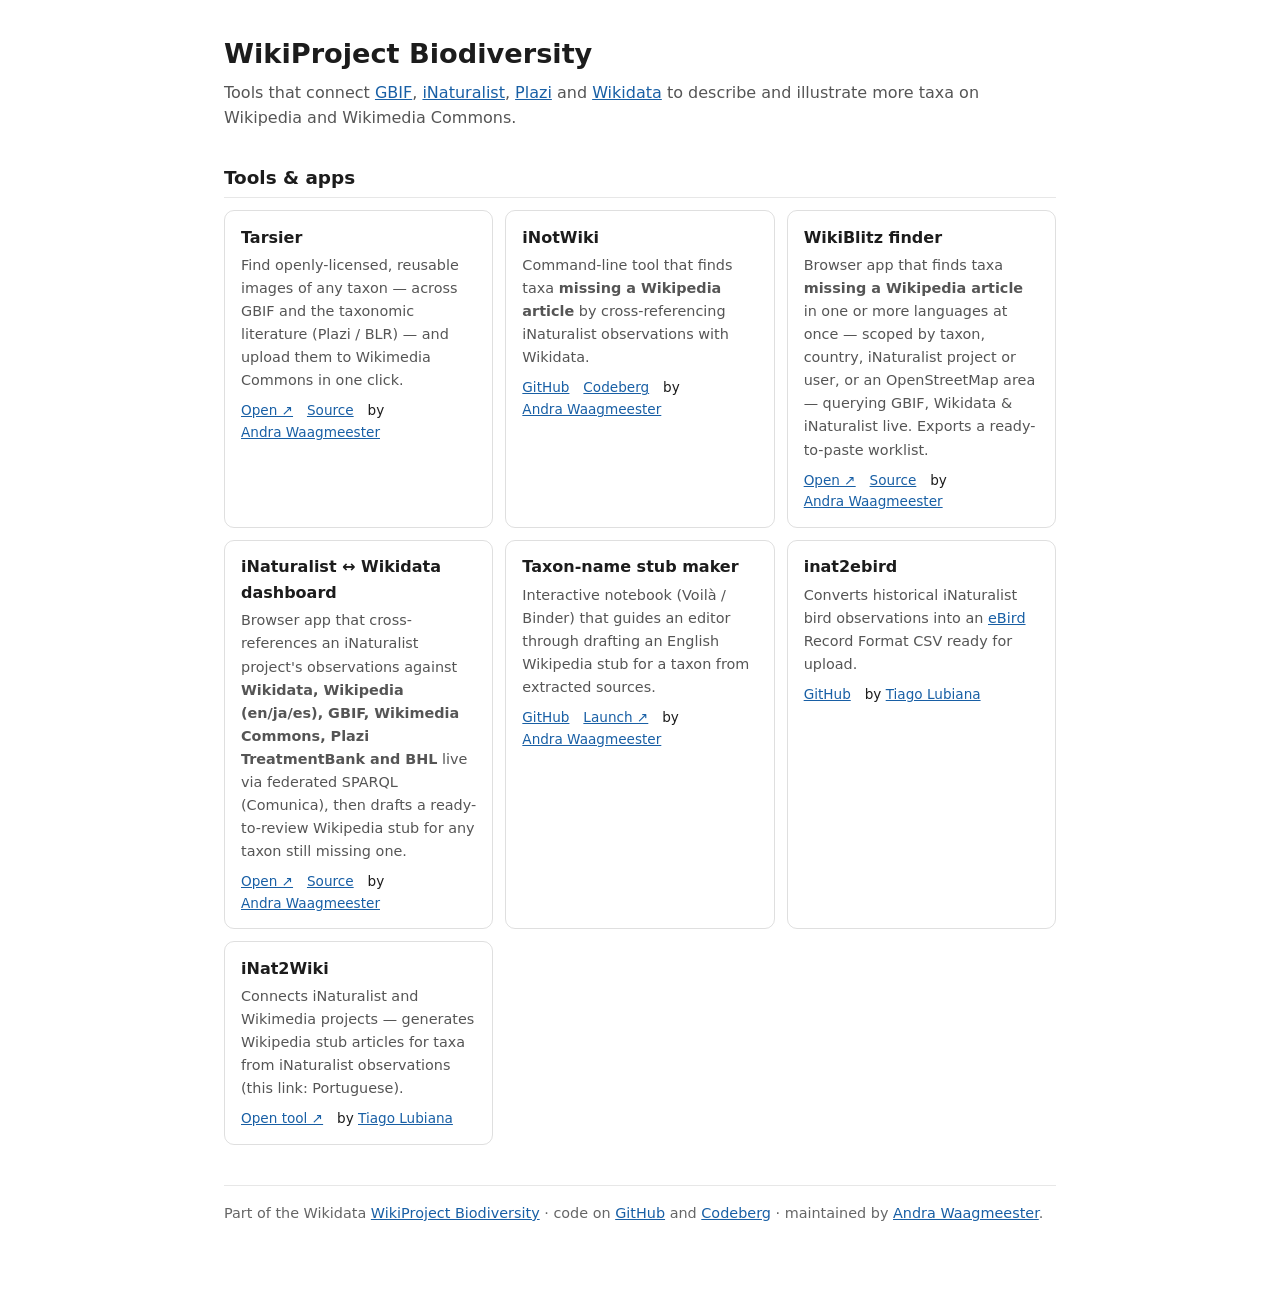
==== commit 1df04376: "List iNaturalist x Wikidata dashboard on the homepage" ====
--- a/index.html
+++ b/index.html
@@ -28,7 +28,7 @@
 </head>
 <body>
   <h1>WikiProject Biodiversity</h1>
-  <p class="lead">Tools, bots and lists that connect
+  <p class="lead">Tools that connect
     <a href="https://gbif.org">GBIF</a>, <a href="https://www.inaturalist.org/projects/wikiproject-biodiversity">iNaturalist</a>,
     <a href="https://plazi.org">Plazi</a> and <a href="https://www.wikidata.org/wiki/Wikidata:WikiProject_Biodiversity">Wikidata</a>
     to describe and illustrate more taxa on Wikipedia and Wikimedia Commons.</p>
@@ -41,6 +41,7 @@
       <div class="links">
         <a href="https://andrawaag.github.io/tarsier/">Open ↗</a>
         <a href="https://github.com/andrawaag/andrawaag.github.io/tree/main/tarsier">Source</a>
+        <span>by <a href="https://github.com/andrawaag">Andra Waagmeester</a></span>
       </div>
     </li>
     <li class="card">
@@ -49,6 +50,7 @@
       <div class="links">
         <a href="https://github.com/wikiproject-biodiversity/iNotListed">GitHub</a>
         <a href="https://codeberg.org/wikiproject-biodiversity/iNotListed">Codeberg</a>
+        <span>by <a href="https://github.com/andrawaag">Andra Waagmeester</a></span>
       </div>
     </li>
     <li class="card">
@@ -66,6 +68,7 @@
       <div class="links">
         <a href="https://wikiproject-biodiversity.github.io/inat-wikidata-dashboard/">Open ↗</a>
         <a href="https://github.com/wikiproject-biodiversity/wikiproject-biodiversity.github.io/tree/master/inat-wikidata-dashboard">Source</a>
+        <span>by <a href="https://github.com/andrawaag">Andra Waagmeester</a></span>
       </div>
     </li>
     <li class="card">
@@ -74,6 +77,7 @@
       <div class="links">
         <a href="https://github.com/wikiproject-biodiversity/taxonname-wpstubmaker">GitHub</a>
         <a href="https://mybinder.org/v2/gh/wikiproject-biodiversity/taxonname-wpstubmaker/HEAD?urlpath=%2Fvoila%2Frender%2Fstub_maker%2520(1).ipynb">Launch ↗</a>
+        <span>by <a href="https://github.com/andrawaag">Andra Waagmeester</a></span>
       </div>
     </li>
     <li class="card">
@@ -84,39 +88,13 @@
         <span>by <a href="https://github.com/lubianat">Tiago Lubiana</a></span>
       </div>
     </li>
-  </ul>
-
-  <h2>Bots — keeping Wikidata in sync</h2>
-  <ul class="cards">
     <li class="card">
-      <h3>treatmentbot</h3>
-      <p>Synchronises Plazi <a href="https://treatment.plazi.org">TreatmentBank</a> taxonomic treatments with Wikidata.</p>
-      <div class="links"><a href="https://github.com/wikiproject-biodiversity/treatmentbot">GitHub</a></div>
-    </li>
-    <li class="card">
-      <h3>sync_common_names</h3>
-      <p>Synchronises structurally-stored common (vernacular) names with Wikidata.</p>
-      <div class="links"><a href="https://github.com/wikiproject-biodiversity/sync_common_names">GitHub</a></div>
-    </li>
-  </ul>
-
-  <h2>Missing Wikipedia articles — observation lists</h2>
-  <p class="lead">Jupyter Books listing iNaturalist observations of taxa that do not yet have an English Wikipedia article.</p>
-  <ul class="cards">
-    <li class="card">
-      <h3>WikiProject Biodiversity participants</h3>
-      <p>Observations from participants in the iNaturalist WikiProject Biodiversity project.</p>
-      <div class="links"><a href="https://github.com/wikiproject-biodiversity/wikiproject-biodiversity.github.io/tree/master/iNaturalistWikiprojectBiodivBook">Source</a></div>
-    </li>
-    <li class="card">
-      <h3>Bumblebees (Bombus)</h3>
-      <p>Bumblebee species observed on iNaturalist that lack a Wikipedia article.</p>
-      <div class="links"><a href="https://github.com/wikiproject-biodiversity/wikiproject-biodiversity.github.io/tree/master/BombusBook">Source</a></div>
-    </li>
-    <li class="card">
-      <h3>By iNaturalist user</h3>
-      <p>Missing-article lists scoped to individual iNaturalist users.</p>
-      <div class="links"><a href="https://github.com/wikiproject-biodiversity/wikiproject-biodiversity.github.io/tree/master/iNaturalistUserBook">Source</a></div>
+      <h3>iNat2Wiki</h3>
+      <p>Connects iNaturalist and Wikimedia projects — generates Wikipedia stub articles for taxa from iNaturalist observations (this link: Portuguese).</p>
+      <div class="links">
+        <a href="https://inat2wiki.toolforge.org/wikistub/pt">Open tool ↗</a>
+        <span>by <a href="https://github.com/lubianat">Tiago Lubiana</a></span>
+      </div>
     </li>
   </ul>
 
